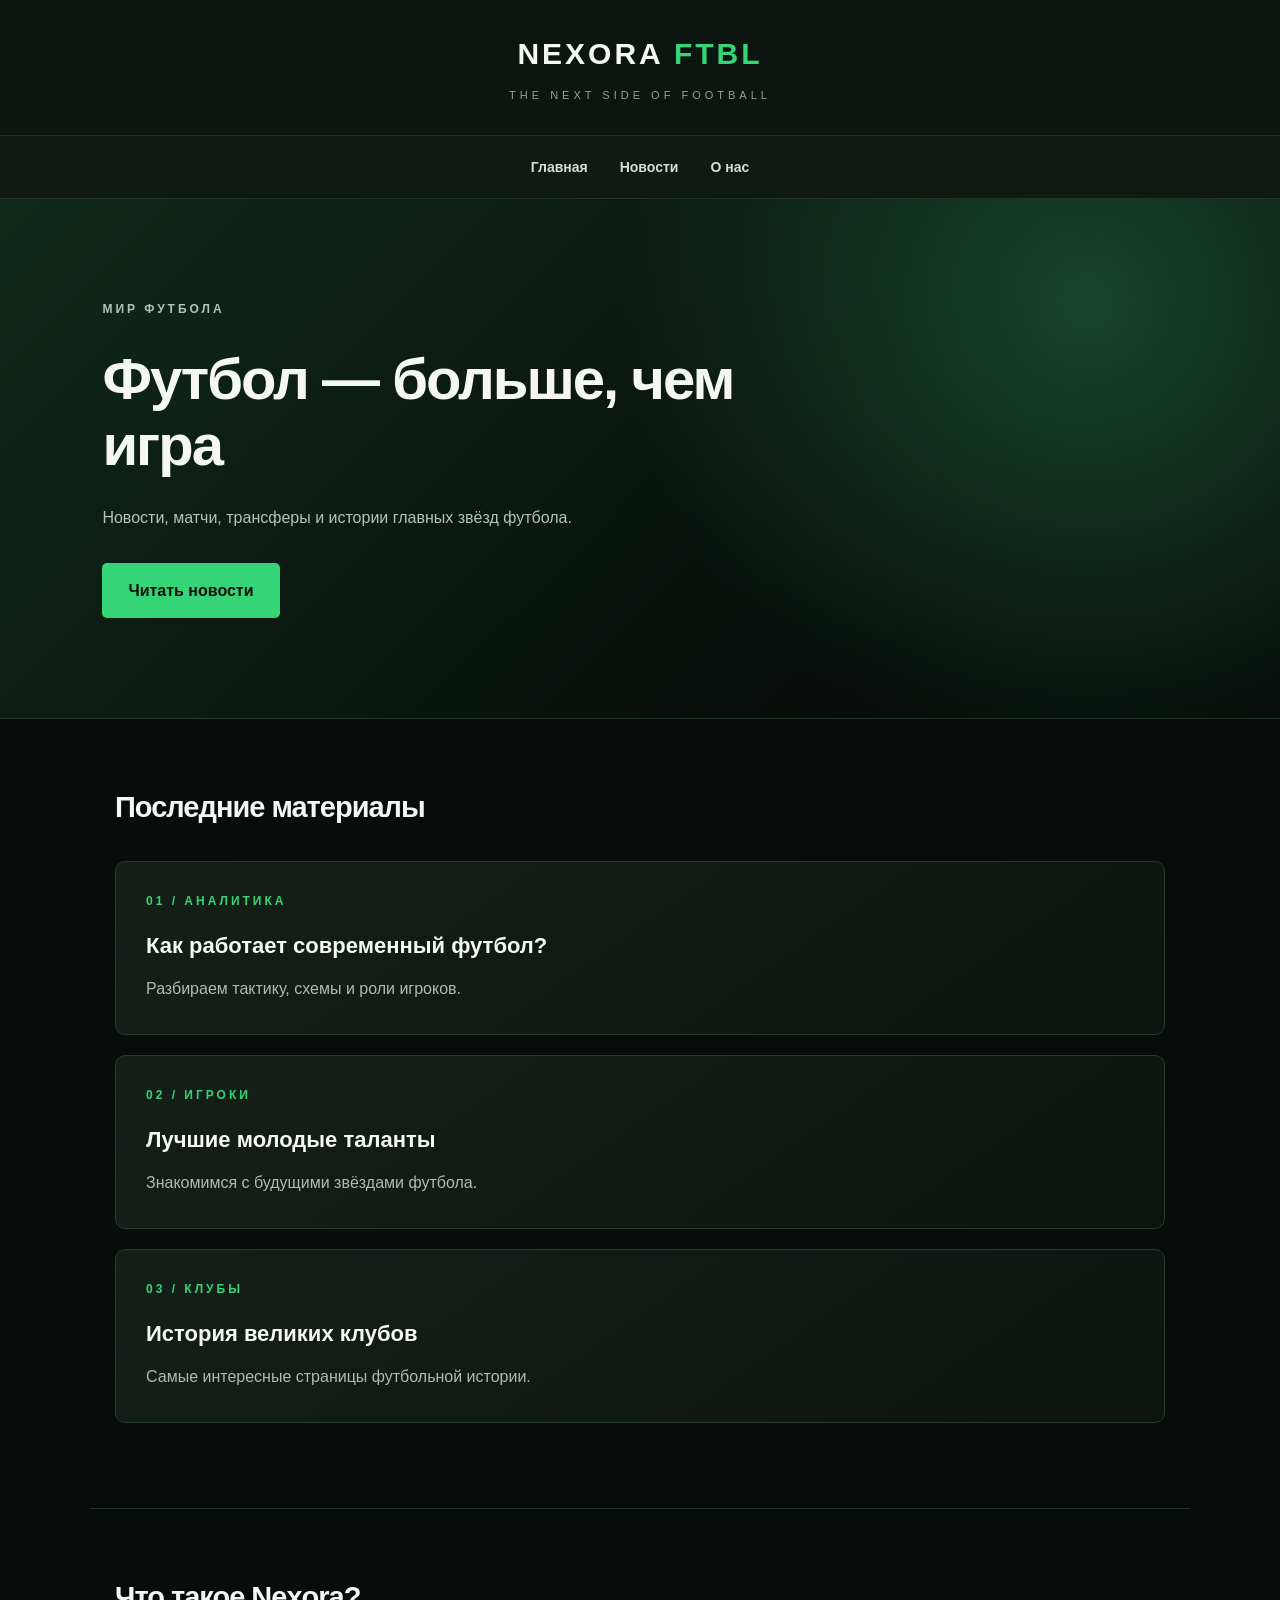
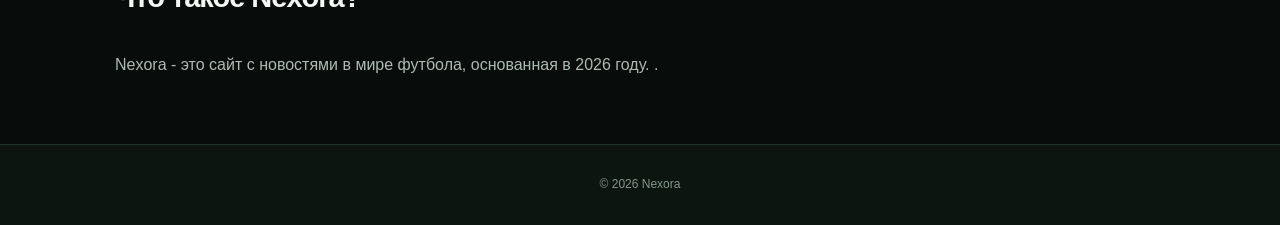
==== index.html @ ba5941c4 "Update about section content in index.html" ====
<!DOCTYPE html>
<html lang="ru">
<head>
  <meta charset="UTF-8">
  <meta name="viewport" content="width=device-width, initial-scale=1.0">
  <title>Nexora</title>
  <link rel="stylesheet" href="style.css?v=2">
</head>
<body>

<header>
  <div class="logo">Nexora <span>ftbl</span></div>
  <p>The next side of football</p>
</header>

<nav>
  <a href="#home">Главная</a>
  <a href="#news">Новости</a>
  <a href="#about">О нас</a>
</nav>

<main id="home">
  <section class="hero">
    <p class="tag">МИР ФУТБОЛА</p>
    <h1>Футбол — больше, чем игра</h1>
    <p>Новости, матчи, трансферы и истории
    главных звёзд футбола.</p>
    <a href="#news" class="button">Читать новости</a>
  </section>

  <section id="news">
    <h2>Последние материалы</h2>

    <article class="news">
      <div class="number">01 / АНАЛИТИКА</div>
      <h3>Как работает современный футбол?</h3>
      <p>Разбираем тактику, схемы и роли игроков.</p>
    </article>

    <article class="news">
      <div class="number">02 / ИГРОКИ</div>
      <h3>Лучшие молодые таланты</h3>
      <p>Знакомимся с будущими звёздами футбола.</p>
    </article>

    <article class="news">
      <div class="number">03 / КЛУБЫ</div>
      <h3>История великих клубов</h3>
      <p>Самые интересные страницы футбольной истории.</p>
    </article>
  </section>

  <section id="about">
    <h2>Что такое Nexora?</h2>
    <p>Nexora - это сайт с новостями в мире футбола, основанная в 2026 году. .</p>
  </section>
</main>

<footer>
  © 2026 Nexora
</footer>

</body>
</html>
---- style.css ----
* {
  margin: 0;
  padding: 0;
  box-sizing: border-box;
}

html {
  scroll-behavior: smooth;
}

body {
  background: #080c0a;
  color: #f5f7f5;
  font-family: Arial, sans-serif;
  line-height: 1.6;
}

header {
  padding: 30px 20px;
  text-align: center;
  background: #0d1510;
  border-bottom: 1px solid #1c3023;
}

.logo {
  font-size: 30px;
  font-weight: 900;
  letter-spacing: 3px;
  text-transform: uppercase;
}

.logo span {
  color: #35d477;
}

header p {
  color: #91a397;
  font-size: 11px;
  margin-top: 9px;
  letter-spacing: 4px;
  text-transform: uppercase;
}

nav {
  display: flex;
  justify-content: center;
  gap: 32px;
  padding: 20px 10px;
  background: #101a13;
  border-bottom: 1px solid #203527;
}

nav a {
  color: #d4dfd7;
  text-decoration: none;
  font-size: 14px;
  font-weight: bold;
  transition: color 0.3s;
}

nav a:hover {
  color: #35d477;
}

.hero {
  padding: 100px 8%;
  min-height: 480px;
  background:
    radial-gradient(
      circle at 85% 20%,
      #17452c 0%,
      transparent 40%
    ),
    linear-gradient(135deg, #10291b, #080c0a 75%);
  border-bottom: 1px solid #203527;
}

.tag, .number {
  color: #35d477;
  font-size: 12px;
  font-weight: bold;
  letter-spacing: 3px;
}

.hero h1 {
  font-size: clamp(36px, 7vw, 58px);
  line-height: 1.15;
  margin: 25px 0;
  max-width: 650px;
  letter-spacing: -2px;
}

.hero p {
  color: #b4c3b9;
  line-height: 1.8;
  max-width: 550px;
}

.button {
  display: inline-block;
  margin-top: 30px;
  padding: 15px 26px;
  background: #35d477;
  color: #07110b;
  text-decoration: none;
  font-weight: bold;
  border-radius: 5px;
  transition: 0.3s;
}

.button:hover {
  background: #69ee9d;
  transform: translateY(-3px);
}

#news, #about {
  max-width: 1100px;
  margin: auto;
  padding: 65px 25px;
}

h2 {
  font-size: 29px;
  margin-bottom: 30px;
  letter-spacing: -1px;
}

.news {
  background: linear-gradient(145deg, #151f18, #0d130f);
  padding: 30px;
  margin-bottom: 20px;
  border: 1px solid #263c2d;
  border-radius: 10px;
  transition: 0.3s;
}

.news:hover {
  border-color: #35d477;
  transform: translateY(-4px);
}

.news h3 {
  margin: 17px 0 12px;
  font-size: 22px;
}

.news p, #about p {
  color: #aebbb2;
  line-height: 1.8;
}

#about {
  border-top: 1px solid #203527;
}

footer {
  padding: 30px 20px;
  text-align: center;
  color: #84968a;
  background: #0d1510;
  border-top: 1px solid #203527;
  font-size: 12px;
}

@media (max-width: 600px) {
  header {
    padding: 25px 10px;
  }

  nav {
    gap: 20px;
  }

  nav a {
    font-size: 13px;
  }

  .hero {
    padding: 75px 25px;
    min-height: 430px;
  }

  .hero h1 {
    font-size: 39px;
  }

  #news, #about {
    padding: 45px 18px;
  }

  .news {
    padding: 23px;
  }

  .news h3 {
    font-size: 19px;
  }
}
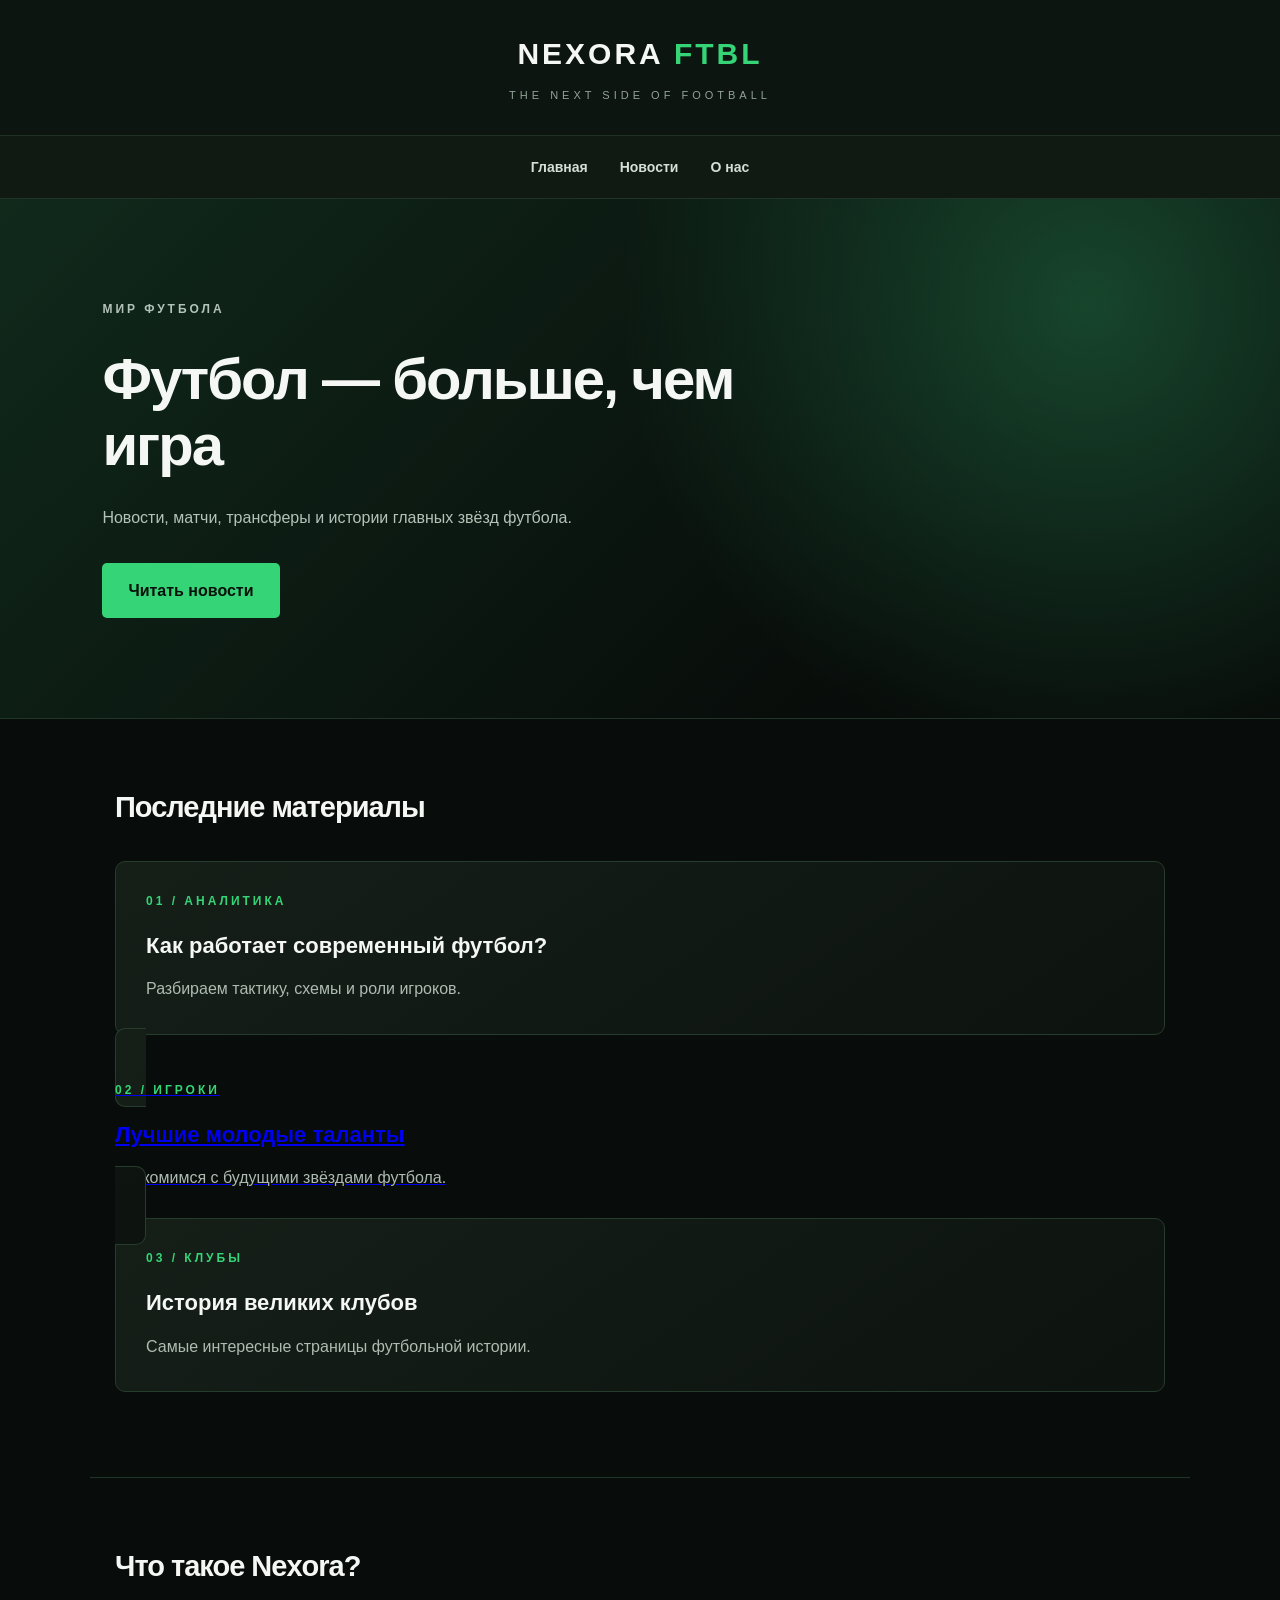
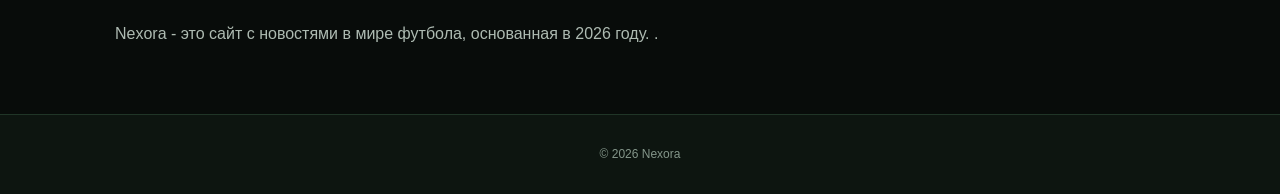
==== commit 22569453: "Add link to young talents article in index.html Replaced static article with a link to talents.html " ====
--- a/index.html
+++ b/index.html
@@ -38,12 +38,12 @@
       <p>Разбираем тактику, схемы и роли игроков.</p>
     </article>
 
-    <article class="news">
-      <div class="number">02 / ИГРОКИ</div>
-      <h3>Лучшие молодые таланты</h3>
-      <p>Знакомимся с будущими звёздами футбола.</p>
-    </article>
-
+    <a href="talents.html" class="news">
+  <div class="number">02 / ИГРОКИ</div>
+  <h3>Лучшие молодые таланты</h3>
+  <p>Знакомимся с будущими звёздами футбола.</p>
+    </a>
+    
     <article class="news">
       <div class="number">03 / КЛУБЫ</div>
       <h3>История великих клубов</h3>
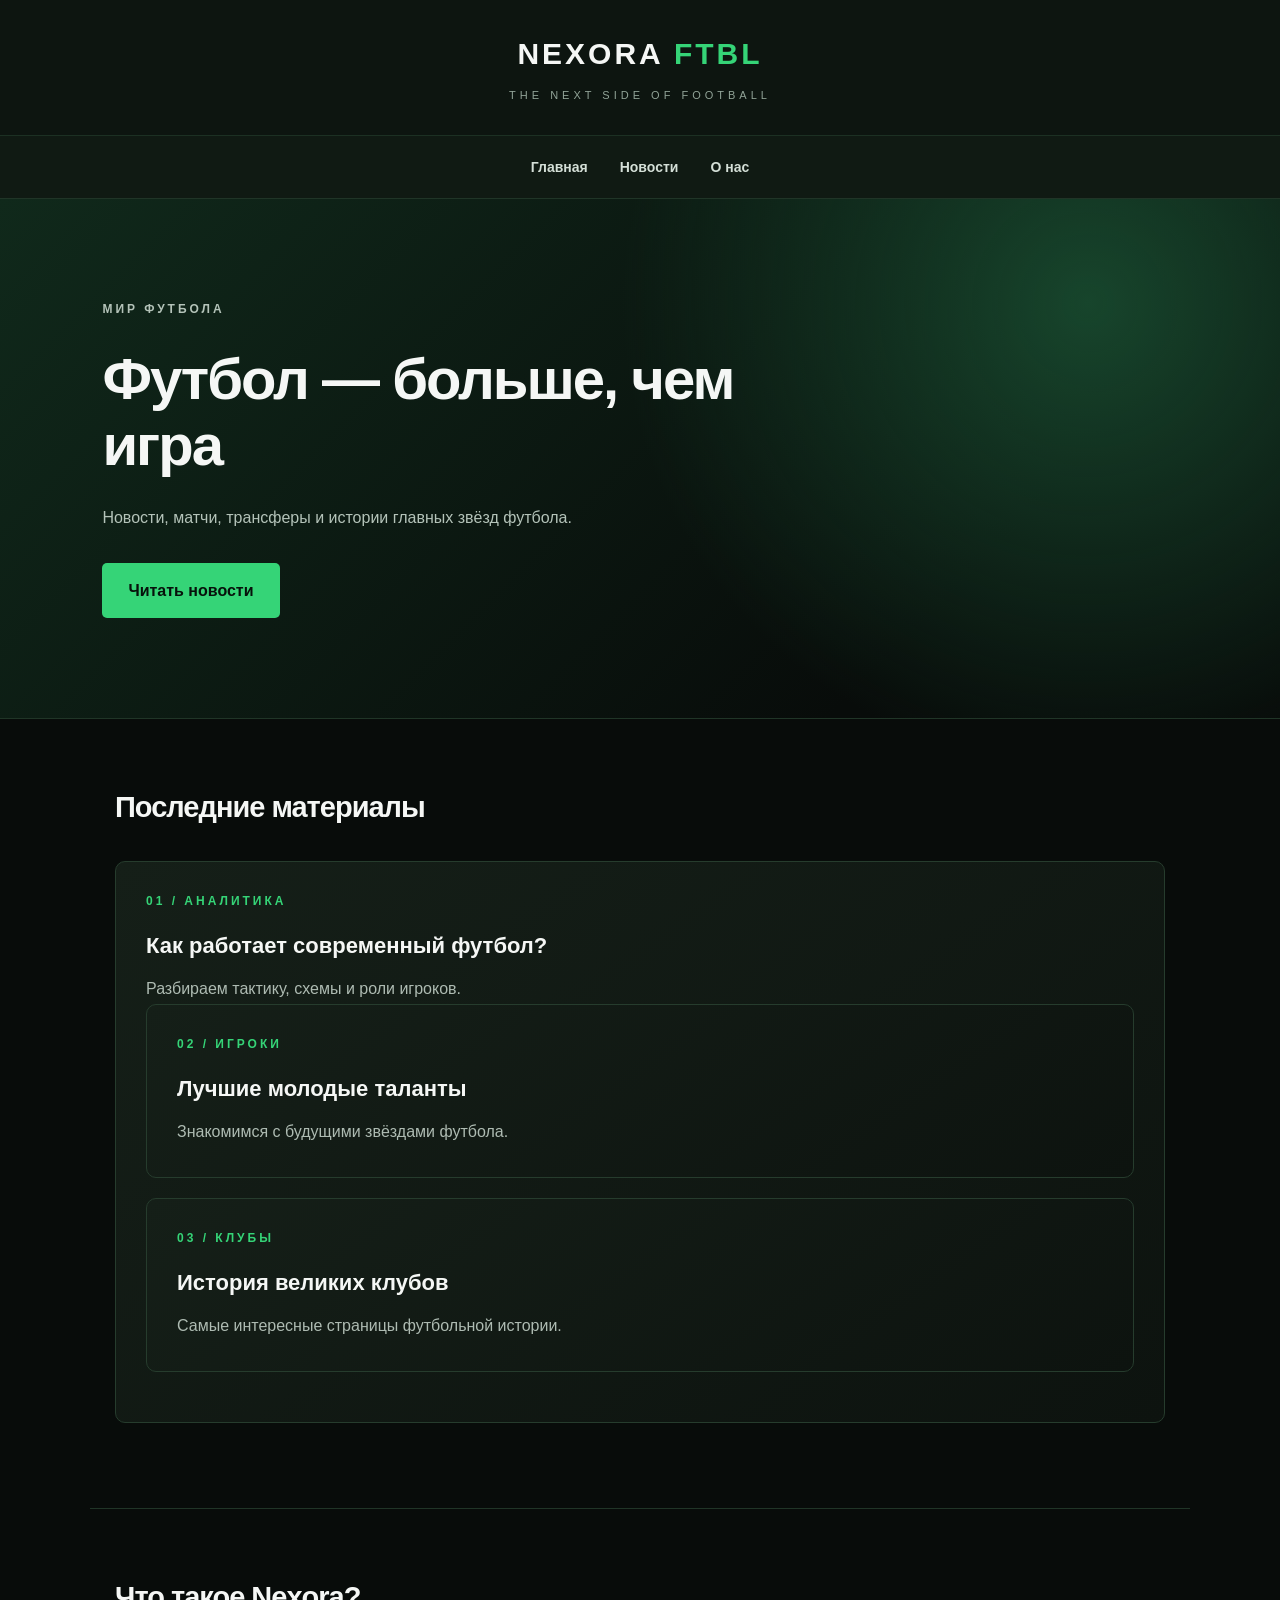
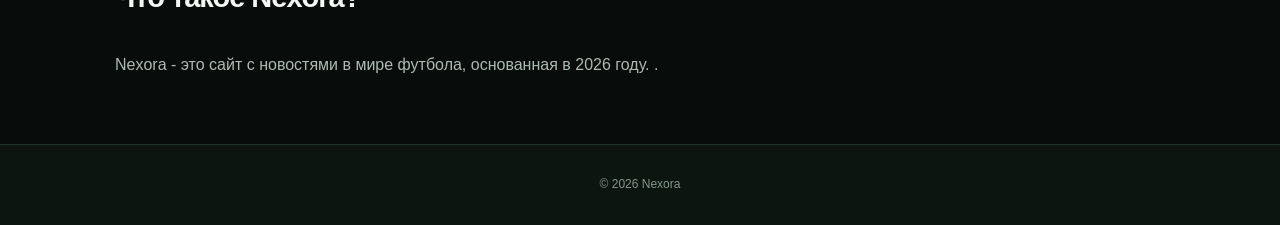
==== commit 2aa4f1f2: "Refactor news section with proper article structure" ====
--- a/index.html
+++ b/index.html
@@ -36,13 +36,14 @@
       <div class="number">01 / АНАЛИТИКА</div>
       <h3>Как работает современный футбол?</h3>
       <p>Разбираем тактику, схемы и роли игроков.</p>
-    </article>
 
-    <a href="talents.html" class="news">
-  <div class="number">02 / ИГРОКИ</div>
-  <h3>Лучшие молодые таланты</h3>
-  <p>Знакомимся с будущими звёздами футбола.</p>
-    </a>
+      <a href="talents.html" class="news-link">
+  <article class="news">
+    <div class="number">02 / ИГРОКИ</div>
+    <h3>Лучшие молодые таланты</h3>
+    <p>Знакомимся с будущими звёздами футбола.</p>
+  </article>
+      </a>
     
     <article class="news">
       <div class="number">03 / КЛУБЫ</div>
--- a/style.css
+++ b/style.css
@@ -197,3 +197,12 @@
     font-size: 19px;
   }
 }
+.news-link {
+  display: block;
+  color: inherit;
+  text-decoration: none;
+}
+
+.news-link .news {
+  cursor: pointer;
+}
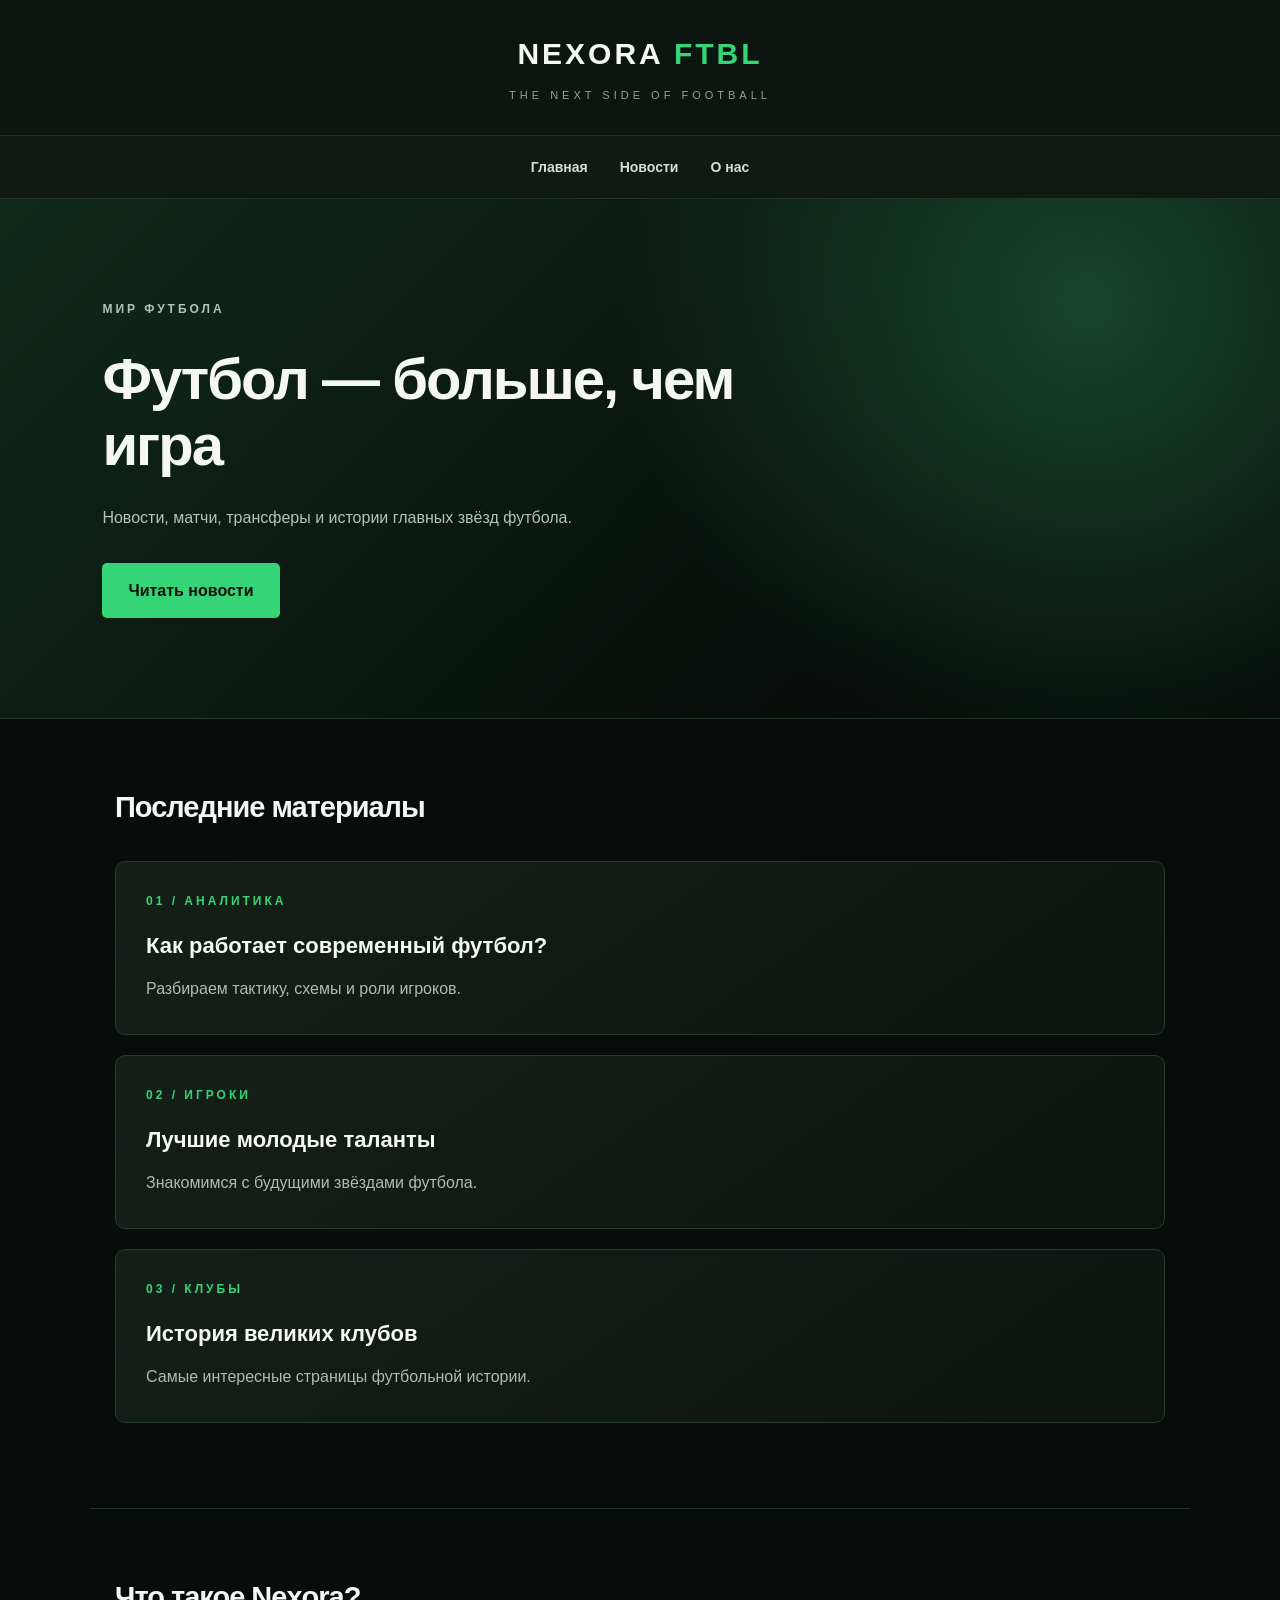
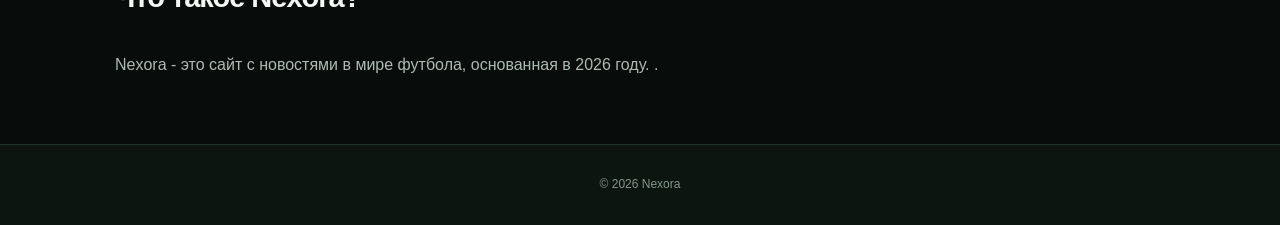
==== commit b0a8d9a9: "Fix HTML structure in index.html" ====
--- a/index.html
+++ b/index.html
@@ -36,6 +36,7 @@
       <div class="number">01 / АНАЛИТИКА</div>
       <h3>Как работает современный футбол?</h3>
       <p>Разбираем тактику, схемы и роли игроков.</p>
+    </article>
 
       <a href="talents.html" class="news-link">
   <article class="news">
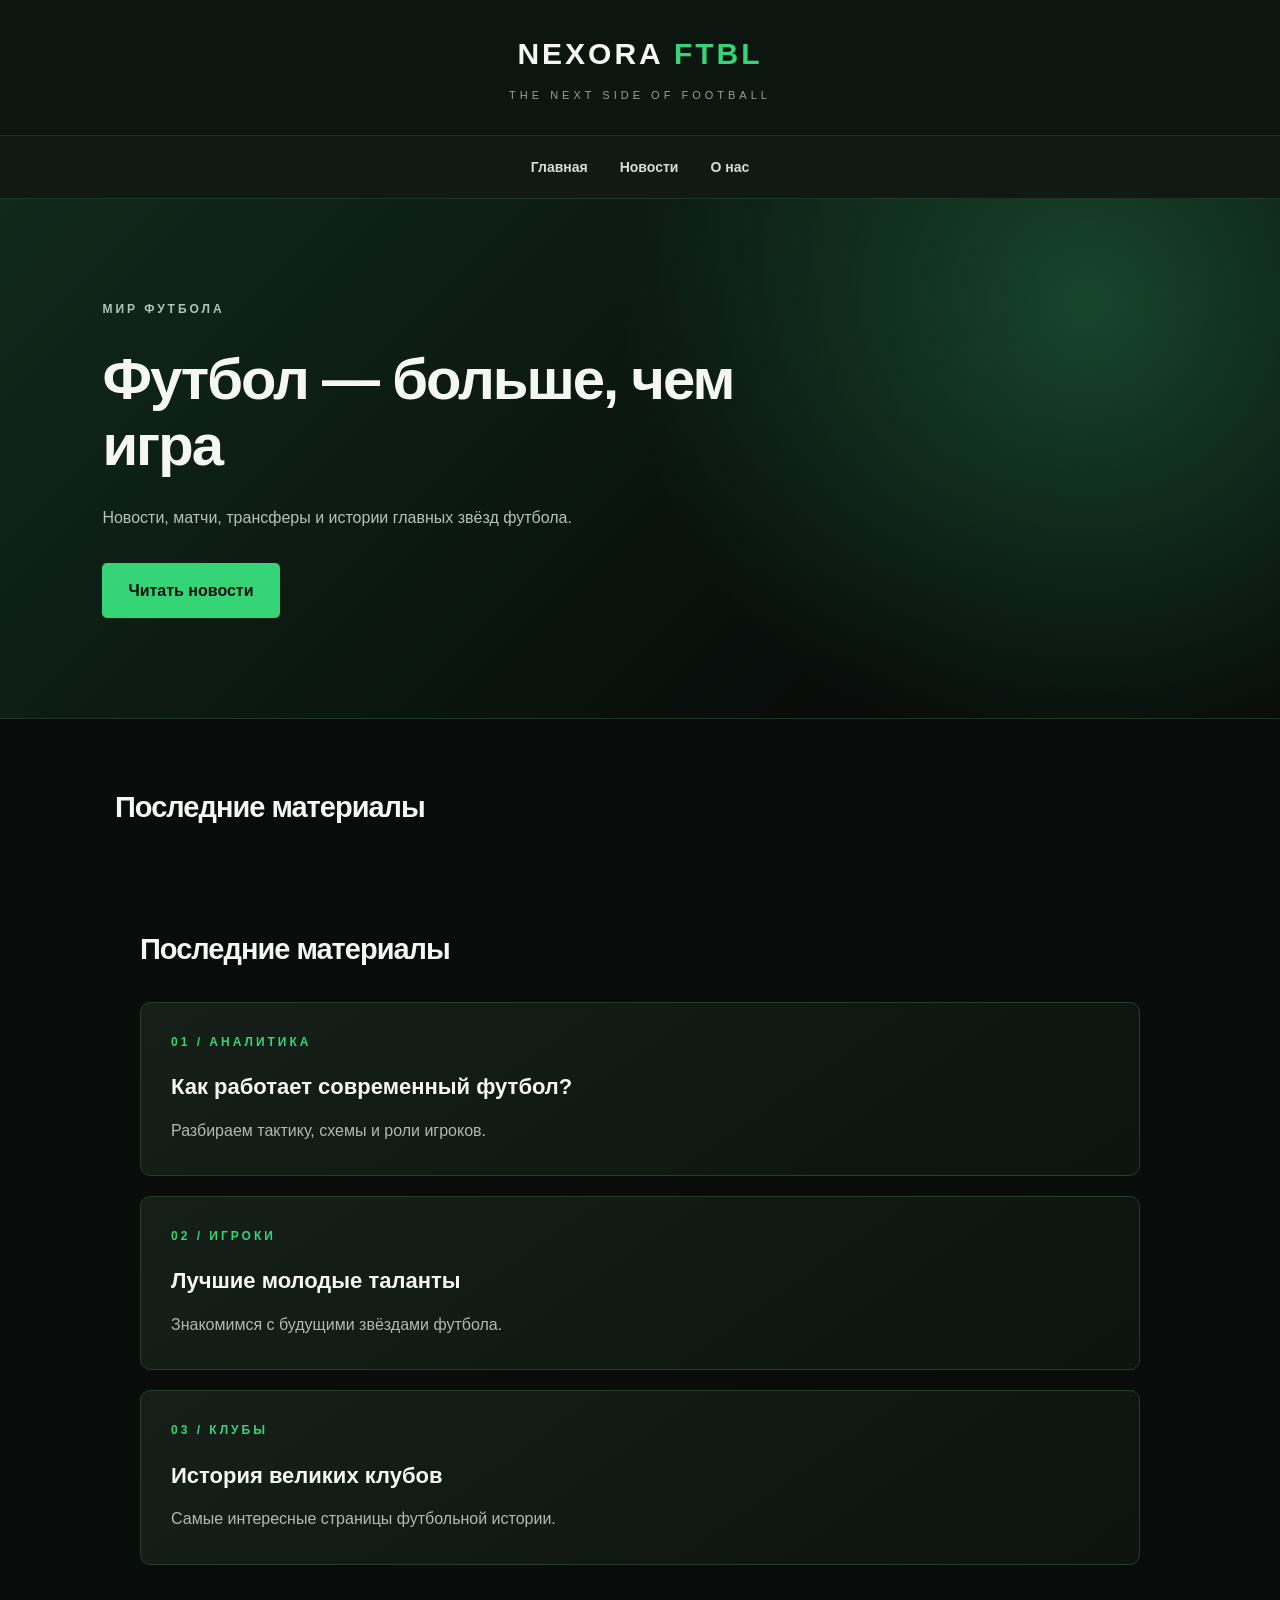
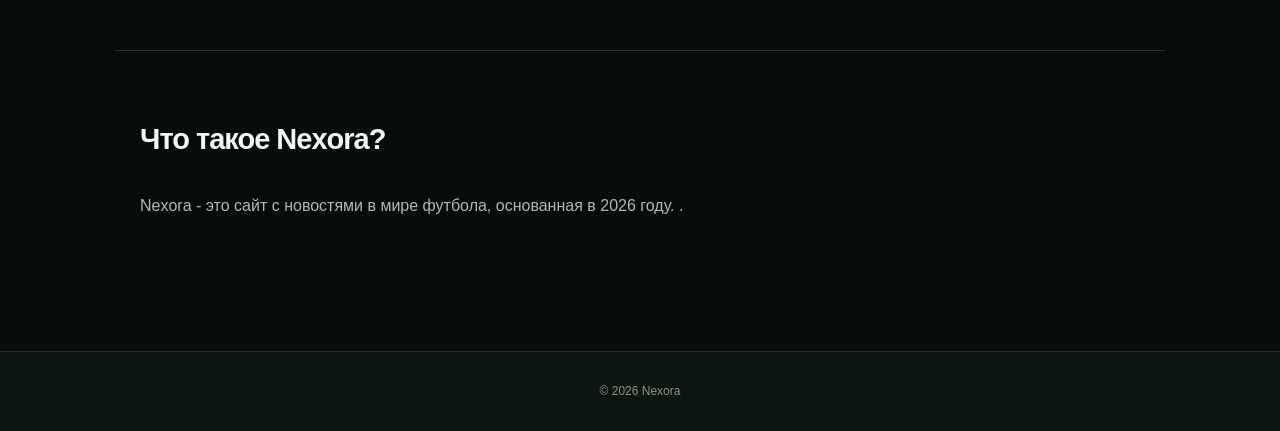
==== commit a319b091: "Refactor news section layout in index.html" ====
--- a/index.html
+++ b/index.html
@@ -32,26 +32,29 @@
   <section id="news">
     <h2>Последние материалы</h2>
 
+    <section id="news">
+  <h2>Последние материалы</h2>
+
+  <article class="news">
+    <div class="number">01 / АНАЛИТИКА</div>
+    <h3>Как работает современный футбол?</h3>
+    <p>Разбираем тактику, схемы и роли игроков.</p>
+  </article>
+
+  <a href="talents.html" class="news-link">
     <article class="news">
-      <div class="number">01 / АНАЛИТИКА</div>
-      <h3>Как работает современный футбол?</h3>
-      <p>Разбираем тактику, схемы и роли игроков.</p>
+      <div class="number">02 / ИГРОКИ</div>
+      <h3>Лучшие молодые таланты</h3>
+      <p>Знакомимся с будущими звёздами футбола.</p>
     </article>
+  </a>
 
-      <a href="talents.html" class="news-link">
   <article class="news">
-    <div class="number">02 / ИГРОКИ</div>
-    <h3>Лучшие молодые таланты</h3>
-    <p>Знакомимся с будущими звёздами футбола.</p>
+    <div class="number">03 / КЛУБЫ</div>
+    <h3>История великих клубов</h3>
+    <p>Самые интересные страницы футбольной истории.</p>
   </article>
-      </a>
-    
-    <article class="news">
-      <div class="number">03 / КЛУБЫ</div>
-      <h3>История великих клубов</h3>
-      <p>Самые интересные страницы футбольной истории.</p>
-    </article>
-  </section>
+    </section>
 
   <section id="about">
     <h2>Что такое Nexora?</h2>
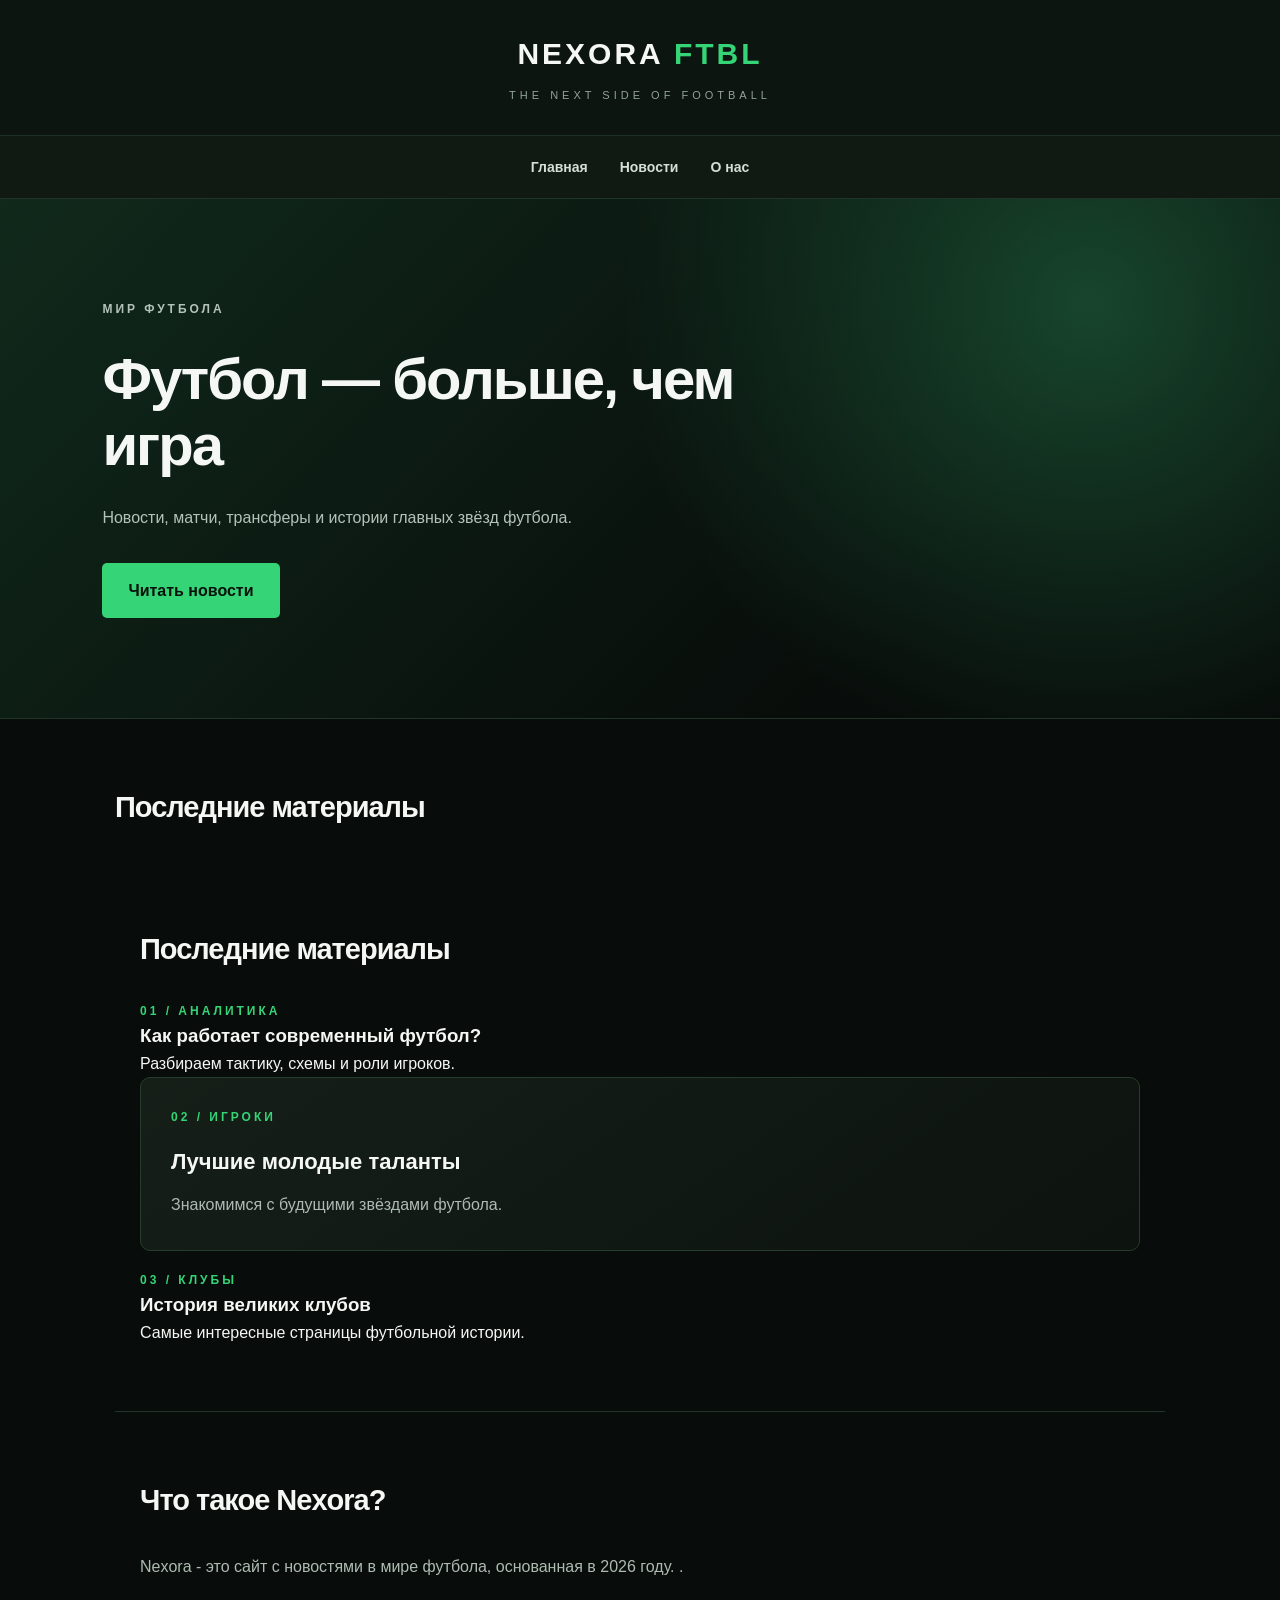
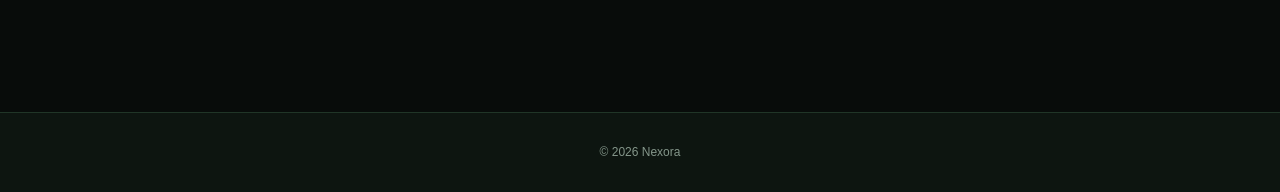
==== commit fb1f1438: "Update news articles with links to analysis and clubs" ====
--- a/index.html
+++ b/index.html
@@ -35,7 +35,7 @@
     <section id="news">
   <h2>Последние материалы</h2>
 
-  <article class="news">
+  <a href="analysis.html" class="news-link">
     <div class="number">01 / АНАЛИТИКА</div>
     <h3>Как работает современный футбол?</h3>
     <p>Разбираем тактику, схемы и роли игроков.</p>
@@ -49,7 +49,7 @@
     </article>
   </a>
 
-  <article class="news">
+  <a href="clubs.html" class="news-link">
     <div class="number">03 / КЛУБЫ</div>
     <h3>История великих клубов</h3>
     <p>Самые интересные страницы футбольной истории.</p>
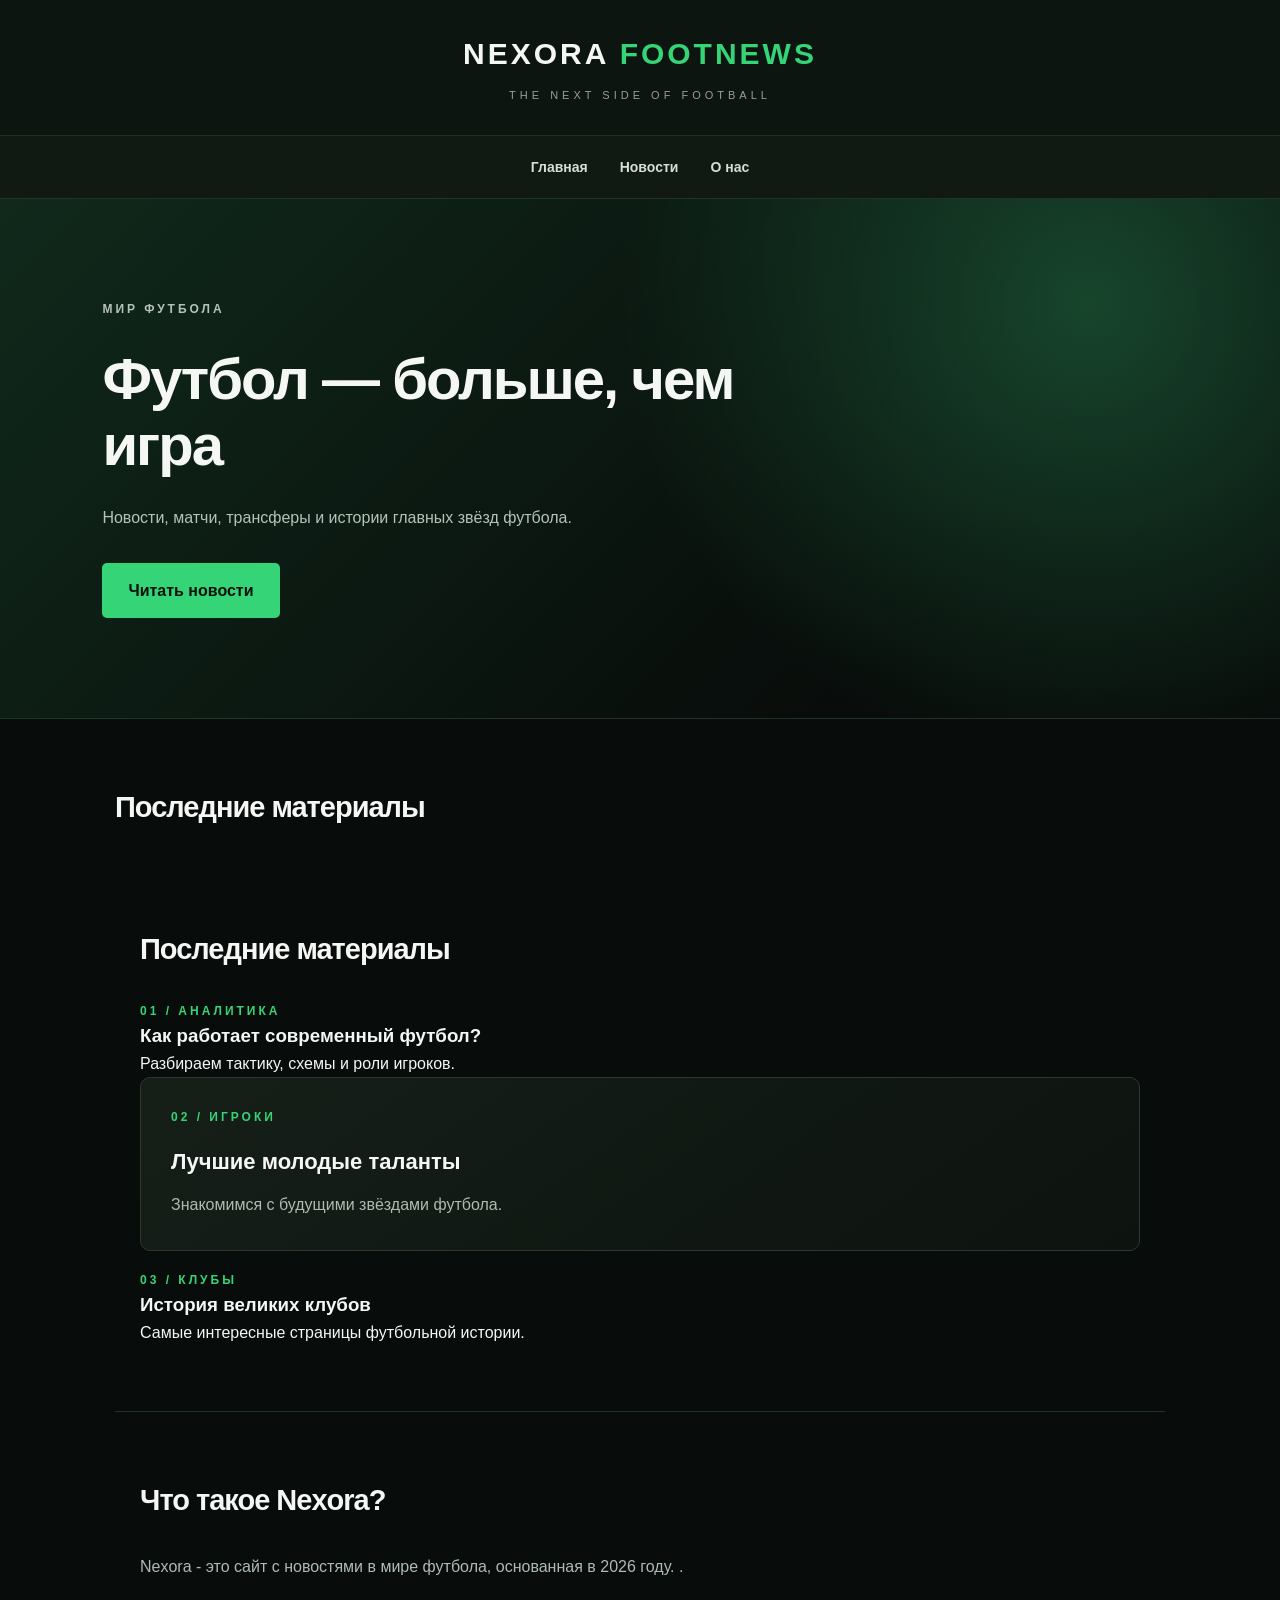
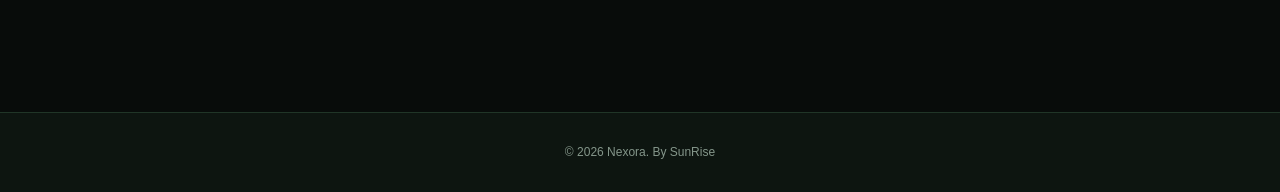
==== commit e3a447f0: "Update logo text and footer copyright notice" ====
--- a/index.html
+++ b/index.html
@@ -10,7 +10,7 @@
 <body>
 
 <header>
-  <div class="logo">Nexora <span>ftbl</span></div>
+  <div class="logo">Nexora <span>footnews</span></div>
   <p>The next side of football</p>
 </header>
 
@@ -63,7 +63,7 @@
 </main>
 
 <footer>
-  © 2026 Nexora
+  © 2026 Nexora. By SunRise
 </footer>
 
 </body>
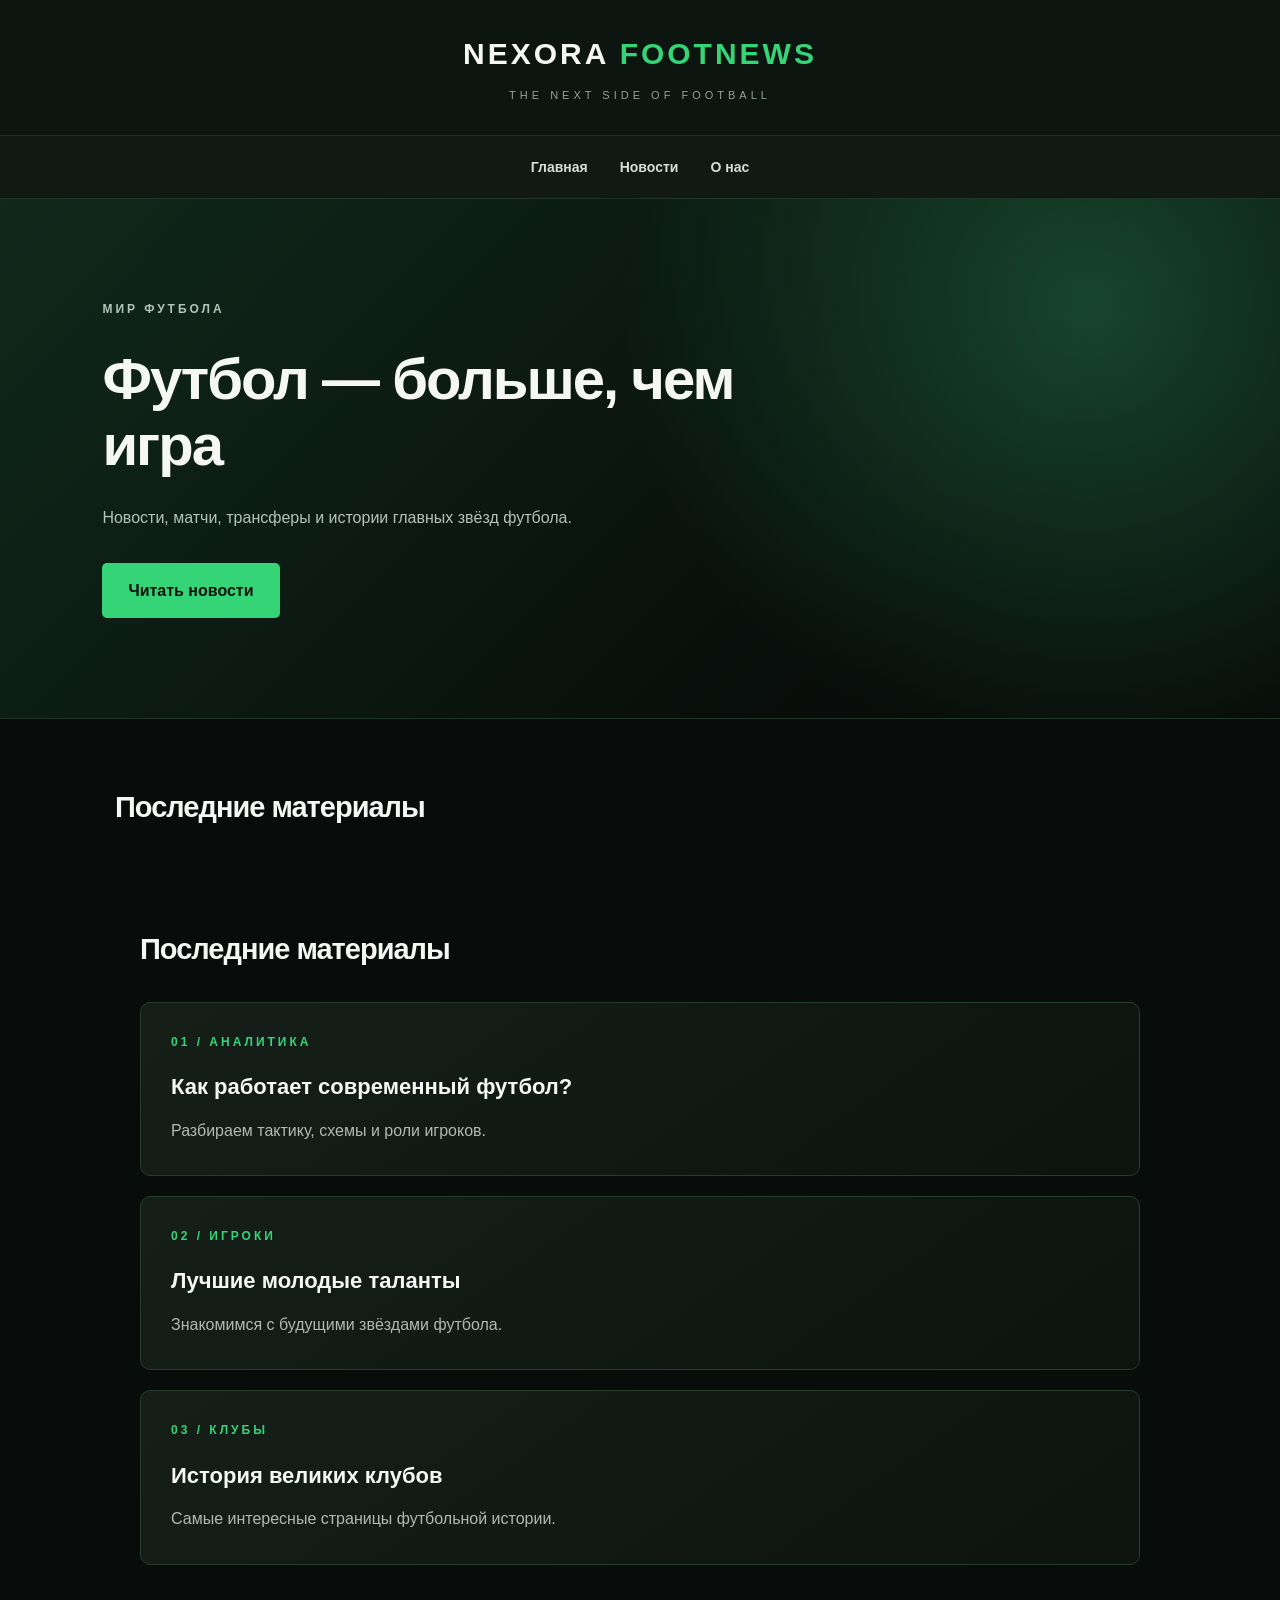
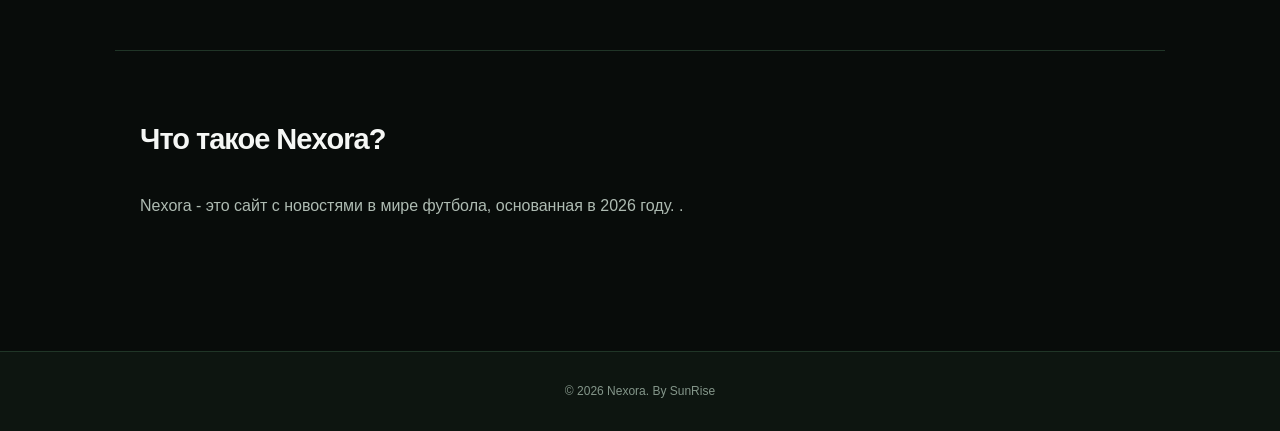
==== commit 6e91acea: "Refactor news section structure in index.html" ====
--- a/index.html
+++ b/index.html
@@ -32,14 +32,16 @@
   <section id="news">
     <h2>Последние материалы</h2>
 
-    <section id="news">
+<section id="news">
   <h2>Последние материалы</h2>
 
   <a href="analysis.html" class="news-link">
-    <div class="number">01 / АНАЛИТИКА</div>
-    <h3>Как работает современный футбол?</h3>
-    <p>Разбираем тактику, схемы и роли игроков.</p>
-  </article>
+    <article class="news">
+      <div class="number">01 / АНАЛИТИКА</div>
+      <h3>Как работает современный футбол?</h3>
+      <p>Разбираем тактику, схемы и роли игроков.</p>
+    </article>
+  </a>
 
   <a href="talents.html" class="news-link">
     <article class="news">
@@ -50,12 +52,14 @@
   </a>
 
   <a href="clubs.html" class="news-link">
-    <div class="number">03 / КЛУБЫ</div>
-    <h3>История великих клубов</h3>
-    <p>Самые интересные страницы футбольной истории.</p>
-  </article>
-    </section>
-
+    <article class="news">
+      <div class="number">03 / КЛУБЫ</div>
+      <h3>История великих клубов</h3>
+      <p>Самые интересные страницы футбольной истории.</p>
+    </article>
+  </a>
+</section>
+    
   <section id="about">
     <h2>Что такое Nexora?</h2>
     <p>Nexora - это сайт с новостями в мире футбола, основанная в 2026 году. .</p>
